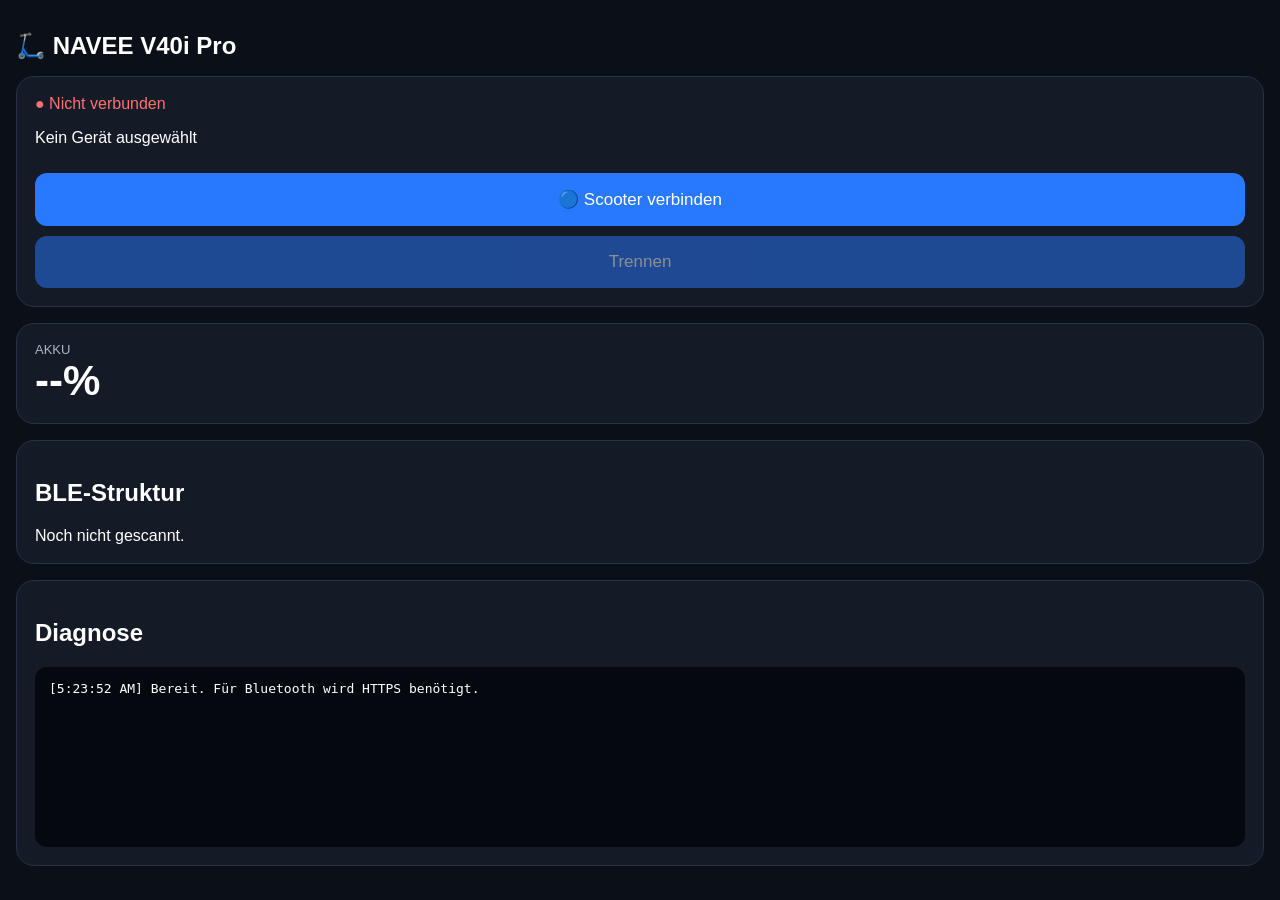
==== index2.html @ fad60200 "Create index2.html" ====
<!DOCTYPE html>
<html lang="de">
<head>
<meta charset="UTF-8">
<meta name="viewport" content="width=device-width, initial-scale=1">

<title>NAVEE V40i Pro – BLE</title>

<style>
* {
  box-sizing: border-box;
}

body {
  margin: 0;
  font-family: Arial, sans-serif;
  background: #0b0f17;
  color: white;
  padding: 16px;
}

h1 {
  font-size: 24px;
}

.card {
  background: #151b26;
  border: 1px solid #263246;
  border-radius: 18px;
  padding: 18px;
  margin-bottom: 16px;
}

button {
  width: 100%;
  padding: 16px;
  margin-top: 10px;
  border: 0;
  border-radius: 12px;
  background: #2979ff;
  color: white;
  font-size: 17px;
}

button:disabled {
  opacity: .5;
}

.green {
  color: #5eea8b;
}

.red {
  color: #ff7070;
}

#log {
  background: #05080e;
  padding: 14px;
  border-radius: 12px;
  min-height: 180px;
  max-height: 400px;
  overflow: auto;
  white-space: pre-wrap;
  font-family: monospace;
  font-size: 13px;
}

.service {
  background: #0d131e;
  border-radius: 12px;
  padding: 12px;
  margin-top: 10px;
  word-break: break-all;
}

.small {
  color: #aab5c5;
  font-size: 13px;
}

#battery {
  font-size: 42px;
  font-weight: bold;
}
</style>
</head>

<body>

<h1>🛴 NAVEE V40i Pro</h1>

<div class="card">
  <div id="status" class="red">● Nicht verbunden</div>
  <p id="deviceName">Kein Gerät ausgewählt</p>

  <button id="connect">🔵 Scooter verbinden</button>
  <button id="disconnect" disabled>Trennen</button>
</div>

<div class="card">
  <div class="small">AKKU</div>
  <div id="battery">--%</div>
</div>

<div class="card">
  <h2>BLE-Struktur</h2>
  <div id="services">
    Noch nicht gescannt.
  </div>
</div>

<div class="card">
  <h2>Diagnose</h2>
  <div id="log"></div>
</div>

<script>

let device = null;
let server = null;

const connectBtn = document.getElementById("connect");
const disconnectBtn = document.getElementById("disconnect");
const status = document.getElementById("status");
const deviceName = document.getElementById("deviceName");
const battery = document.getElementById("battery");
const servicesDiv = document.getElementById("services");
const logDiv = document.getElementById("log");


function log(text) {
  const time = new Date().toLocaleTimeString();

  logDiv.textContent +=
    `[${time}] ${text}\n`;

  logDiv.scrollTop = logDiv.scrollHeight;
}


connectBtn.onclick = async () => {

  try {

    if (!navigator.bluetooth) {
      alert("Web Bluetooth wird nicht unterstützt.");
      return;
    }

    log("Bluetooth-Geräteauswahl wird geöffnet...");

    device = await navigator.bluetooth.requestDevice({
      acceptAllDevices: true,

      optionalServices: [
        "battery_service",
        "generic_access",
        "generic_attribute",
        "device_information"
      ]
    });

    deviceName.textContent =
      device.name || "Unbekanntes Gerät";

    log(
      "Gerät gewählt: " +
      (device.name || "Unbekannt")
    );

    device.addEventListener(
      "gattserverdisconnected",
      disconnected
    );

    log("Verbinde...");

    server = await device.gatt.connect();

    status.textContent = "● Verbunden";
    status.className = "green";

    connectBtn.disabled = true;
    disconnectBtn.disabled = false;

    log("GATT verbunden.");

    await readBattery();
    await scanServices();

  } catch (error) {

    log("FEHLER: " + error.message);

  }

};


async function readBattery() {

  try {

    const service =
      await server.getPrimaryService(
        "battery_service"
      );

    const characteristic =
      await service.getCharacteristic(
        "battery_level"
      );

    const value =
      await characteristic.readValue();

    const percent =
      value.getUint8(0);

    battery.textContent =
      percent + "%";

    log(
      "Akku: " +
      percent +
      "%"
    );

  } catch (error) {

    log(
      "Battery Service nicht verfügbar."
    );

  }

}


async function scanServices() {

  try {

    servicesDiv.innerHTML = "";

    log("Scanne zugängliche Services...");

    const services =
      await server.getPrimaryServices();

    log(
      services.length +
      " Service(s) gefunden."
    );

    for (const service of services) {

      const box =
        document.createElement("div");

      box.className = "service";

      box.innerHTML =
        "<b>Service</b><br>" +
        service.uuid;

      try {

        const characteristics =
          await service.getCharacteristics();

        for (
          const characteristic
          of characteristics
        ) {

          const p =
            document.createElement("p");

          p.className = "small";

          p.innerHTML =
            "↳ Characteristic:<br>" +
            characteristic.uuid;

          box.appendChild(p);

        }

      } catch (error) {

        log(
          "Characteristics konnten nicht gelesen werden: " +
          service.uuid
        );

      }

      servicesDiv.appendChild(box);

    }

  } catch (error) {

    log(
      "Scan-Fehler: " +
      error.message
    );

  }

}


disconnectBtn.onclick = () => {

  if (
    device &&
    device.gatt.connected
  ) {

    device.gatt.disconnect();

  }

};


function disconnected() {

  status.textContent =
    "● Nicht verbunden";

  status.className = "red";

  connectBtn.disabled = false;

  disconnectBtn.disabled = true;

  log("Verbindung getrennt.");

}


log(
  "Bereit. Für Bluetooth wird HTTPS benötigt."
);

</script>

</body>
</html>
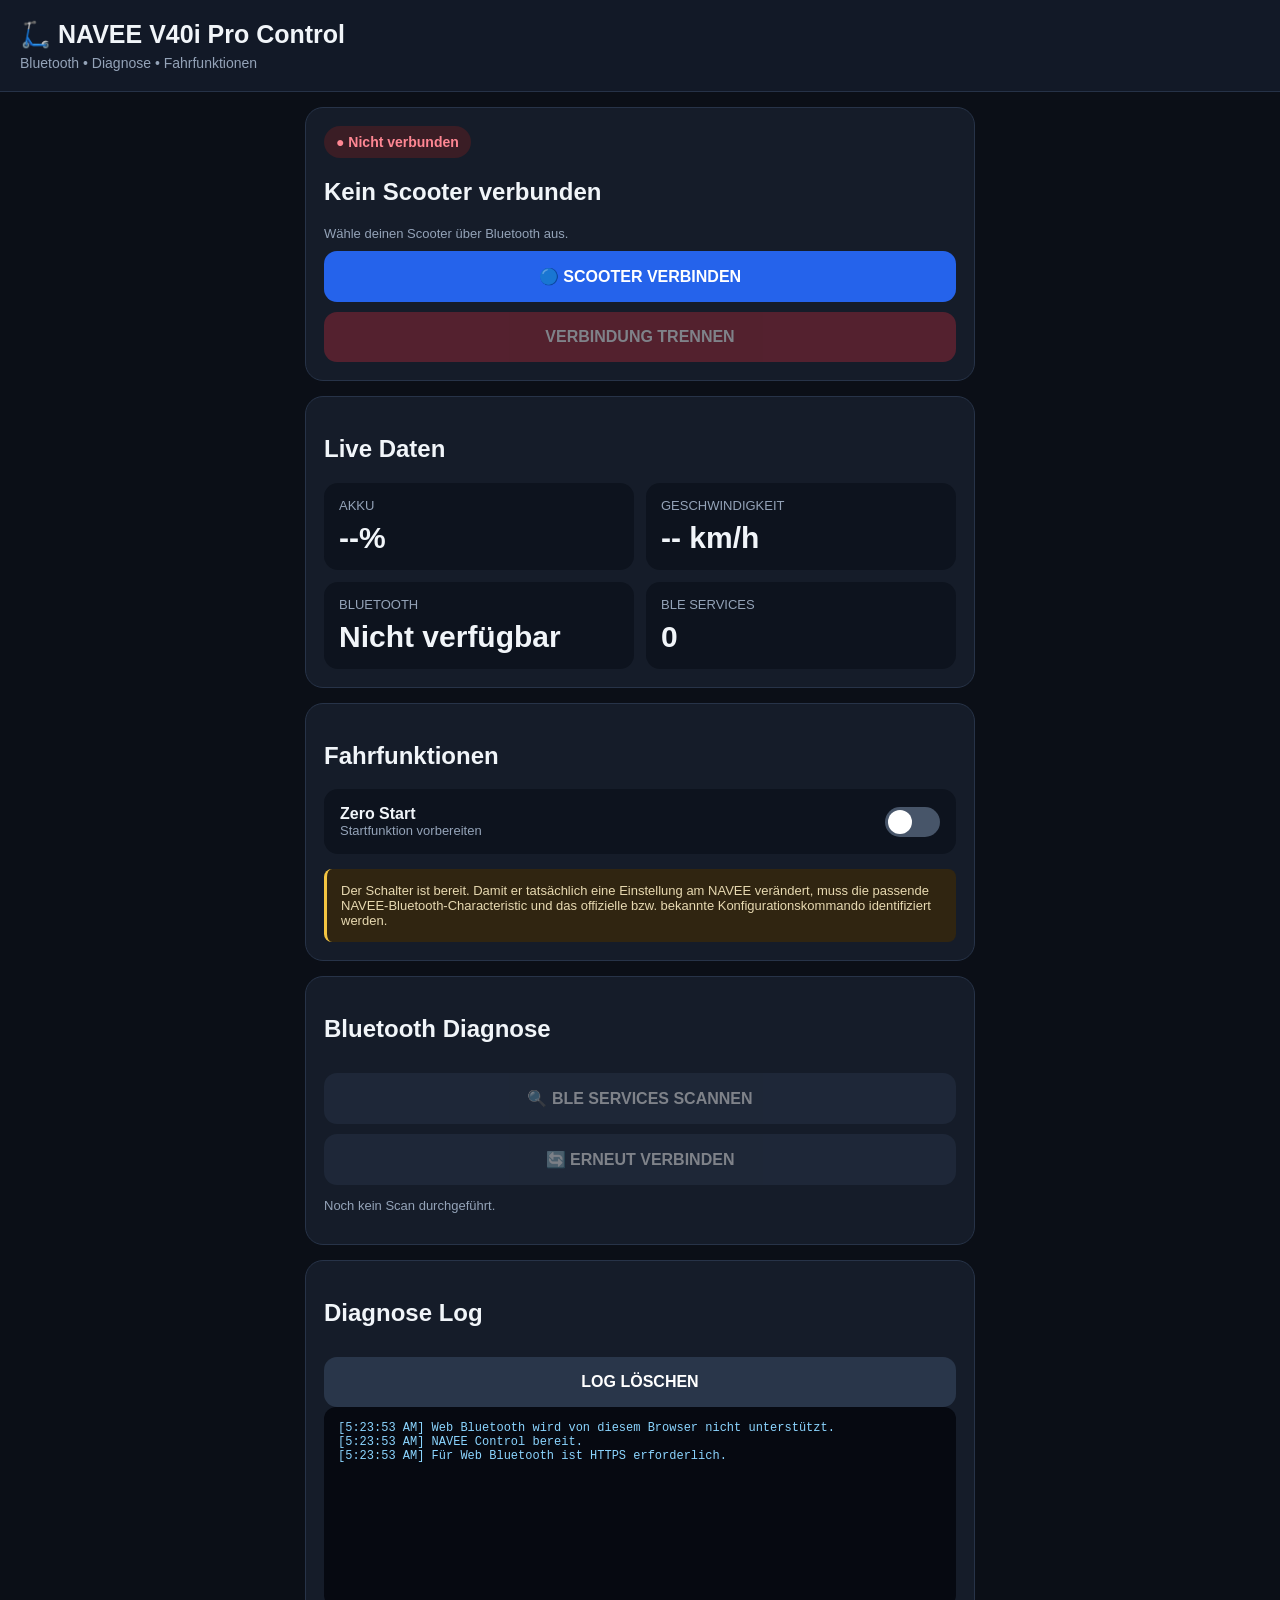
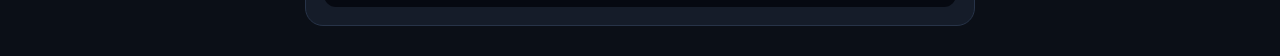
==== commit b71fc847: "Add files via upload" ====
--- a/index2.html
+++ b/index2.html
@@ -2,352 +2,1016 @@
 <html lang="de">
 <head>
 <meta charset="UTF-8">
-<meta name="viewport" content="width=device-width, initial-scale=1">
-
-<title>NAVEE V40i Pro – BLE</title>
+<meta name="viewport"
+      content="width=device-width, initial-scale=1.0">
+
+<title>NAVEE V40i Pro Control</title>
 
 <style>
 * {
   box-sizing: border-box;
+  -webkit-tap-highlight-color: transparent;
 }
 
 body {
   margin: 0;
+  background: #0b0f17;
+  color: #f1f5f9;
   font-family: Arial, sans-serif;
-  background: #0b0f17;
-  color: white;
-  padding: 16px;
+}
+
+header {
+  padding: 20px;
+  background: #121927;
+  border-bottom: 1px solid #263247;
 }
 
 h1 {
-  font-size: 24px;
+  margin: 0;
+  font-size: 25px;
+}
+
+.subtitle {
+  color: #94a3b8;
+  margin-top: 6px;
+  font-size: 14px;
+}
+
+main {
+  max-width: 700px;
+  margin: auto;
+  padding: 15px;
 }
 
 .card {
-  background: #151b26;
-  border: 1px solid #263246;
+  background: #151c29;
+  border: 1px solid #273348;
   border-radius: 18px;
   padding: 18px;
-  margin-bottom: 16px;
+  margin-bottom: 15px;
+}
+
+.status {
+  display: inline-block;
+  padding: 8px 12px;
+  border-radius: 30px;
+  font-size: 14px;
+  font-weight: bold;
+}
+
+.offline {
+  background: #3a1d25;
+  color: #ff8793;
+}
+
+.connecting {
+  background: #3b3215;
+  color: #ffd35c;
+}
+
+.online {
+  background: #153b2a;
+  color: #62e99b;
 }
 
 button {
   width: 100%;
+  border: none;
+  border-radius: 13px;
   padding: 16px;
   margin-top: 10px;
-  border: 0;
+  font-size: 16px;
+  font-weight: bold;
+  color: white;
+  background: #2563eb;
+  cursor: pointer;
+}
+
+button:disabled {
+  opacity: 0.45;
+}
+
+.danger {
+  background: #9f2935;
+}
+
+.dark {
+  background: #29364a;
+}
+
+.grid {
+  display: grid;
+  grid-template-columns: 1fr 1fr;
+  gap: 12px;
+}
+
+.value-card {
+  background: #0d131e;
+  border-radius: 14px;
+  padding: 15px;
+}
+
+.label {
+  color: #94a3b8;
+  font-size: 13px;
+}
+
+.value {
+  font-size: 30px;
+  font-weight: bold;
+  margin-top: 8px;
+}
+
+.switch-row {
+  display: flex;
+  justify-content: space-between;
+  align-items: center;
+  background: #0d131e;
+  padding: 16px;
+  border-radius: 14px;
+}
+
+.switch {
+  position: relative;
+  width: 55px;
+  height: 30px;
+}
+
+.switch input {
+  display: none;
+}
+
+.slider {
+  position: absolute;
+  inset: 0;
+  background: #475569;
+  border-radius: 30px;
+  transition: 0.3s;
+}
+
+.slider:before {
+  content: "";
+  position: absolute;
+  width: 24px;
+  height: 24px;
+  left: 3px;
+  top: 3px;
+  background: white;
+  border-radius: 50%;
+  transition: 0.3s;
+}
+
+input:checked + .slider {
+  background: #2563eb;
+}
+
+input:checked + .slider:before {
+  transform: translateX(25px);
+}
+
+#services {
+  max-height: 350px;
+  overflow: auto;
+}
+
+.service {
+  background: #0d131e;
   border-radius: 12px;
-  background: #2979ff;
-  color: white;
-  font-size: 17px;
-}
-
-button:disabled {
-  opacity: .5;
-}
-
-.green {
-  color: #5eea8b;
-}
-
-.red {
-  color: #ff7070;
+  padding: 14px;
+  margin-top: 10px;
+  word-break: break-all;
+}
+
+.characteristic {
+  color: #aab7c9;
+  font-size: 13px;
+  margin-top: 10px;
+  padding: 10px;
+  background: #131c2a;
+  border-radius: 8px;
 }
 
 #log {
-  background: #05080e;
+  background: #060911;
+  border-radius: 12px;
   padding: 14px;
-  border-radius: 12px;
-  min-height: 180px;
+  min-height: 200px;
   max-height: 400px;
   overflow: auto;
   white-space: pre-wrap;
   font-family: monospace;
+  font-size: 12px;
+  color: #8bd5ff;
+}
+
+.small {
+  color: #94a3b8;
   font-size: 13px;
 }
 
-.service {
-  background: #0d131e;
-  border-radius: 12px;
-  padding: 12px;
-  margin-top: 10px;
-  word-break: break-all;
-}
-
-.small {
-  color: #aab5c5;
+.warning {
+  background: #302511;
+  border-left: 3px solid #f4c542;
+  padding: 14px;
+  border-radius: 8px;
+  color: #e7d9b1;
   font-size: 13px;
-}
-
-#battery {
-  font-size: 42px;
-  font-weight: bold;
 }
 </style>
 </head>
 
 <body>
 
-<h1>🛴 NAVEE V40i Pro</h1>
+<header>
+  <h1>🛴 NAVEE V40i Pro Control</h1>
+  <div class="subtitle">
+    Bluetooth • Diagnose • Fahrfunktionen
+  </div>
+</header>
+
+<main>
 
 <div class="card">
-  <div id="status" class="red">● Nicht verbunden</div>
-  <p id="deviceName">Kein Gerät ausgewählt</p>
-
-  <button id="connect">🔵 Scooter verbinden</button>
-  <button id="disconnect" disabled>Trennen</button>
+  <div id="status" class="status offline">
+    ● Nicht verbunden
+  </div>
+
+  <h2 id="deviceName">
+    Kein Scooter verbunden
+  </h2>
+
+  <div class="small" id="deviceId">
+    Wähle deinen Scooter über Bluetooth aus.
+  </div>
+
+  <button id="connectBtn">
+    🔵 SCOOTER VERBINDEN
+  </button>
+
+  <button id="disconnectBtn"
+          class="danger"
+          disabled>
+    VERBINDUNG TRENNEN
+  </button>
 </div>
 
+
 <div class="card">
-  <div class="small">AKKU</div>
-  <div id="battery">--%</div>
+
+  <h2>Live Daten</h2>
+
+  <div class="grid">
+
+    <div class="value-card">
+      <div class="label">AKKU</div>
+      <div class="value" id="battery">
+        --%
+      </div>
+    </div>
+
+    <div class="value-card">
+      <div class="label">GESCHWINDIGKEIT</div>
+      <div class="value" id="speed">
+        -- km/h
+      </div>
+    </div>
+
+    <div class="value-card">
+      <div class="label">BLUETOOTH</div>
+      <div class="value" id="bluetoothState">
+        --
+      </div>
+    </div>
+
+    <div class="value-card">
+      <div class="label">BLE SERVICES</div>
+      <div class="value" id="serviceCount">
+        0
+      </div>
+    </div>
+
+  </div>
+
 </div>
 
+
 <div class="card">
-  <h2>BLE-Struktur</h2>
+
+  <h2>Fahrfunktionen</h2>
+
+  <div class="switch-row">
+
+    <div>
+      <strong>Zero Start</strong>
+
+      <div class="small">
+        Startfunktion vorbereiten
+      </div>
+    </div>
+
+    <label class="switch">
+      <input type="checkbox"
+             id="zeroStart">
+      <span class="slider"></span>
+    </label>
+
+  </div>
+
+  <div class="warning" style="margin-top:15px">
+    Der Schalter ist bereit. Damit er tatsächlich
+    eine Einstellung am NAVEE verändert, muss die
+    passende NAVEE-Bluetooth-Characteristic und das
+    offizielle bzw. bekannte Konfigurationskommando
+    identifiziert werden.
+  </div>
+
+</div>
+
+
+<div class="card">
+
+  <h2>Bluetooth Diagnose</h2>
+
+  <button id="scanBtn"
+          class="dark"
+          disabled>
+    🔍 BLE SERVICES SCANNEN
+  </button>
+
+  <button id="reconnectBtn"
+          class="dark"
+          disabled>
+    🔄 ERNEUT VERBINDEN
+  </button>
+
   <div id="services">
-    Noch nicht gescannt.
+    <p class="small">
+      Noch kein Scan durchgeführt.
+    </p>
   </div>
+
 </div>
 
+
 <div class="card">
-  <h2>Diagnose</h2>
+
+  <h2>Diagnose Log</h2>
+
+  <button id="clearLogBtn"
+          class="dark">
+    LOG LÖSCHEN
+  </button>
+
   <div id="log"></div>
+
 </div>
+
+</main>
+
 
 <script>
 
 let device = null;
 let server = null;
 
-const connectBtn = document.getElementById("connect");
-const disconnectBtn = document.getElementById("disconnect");
-const status = document.getElementById("status");
-const deviceName = document.getElementById("deviceName");
-const battery = document.getElementById("battery");
-const servicesDiv = document.getElementById("services");
-const logDiv = document.getElementById("log");
-
-
-function log(text) {
-  const time = new Date().toLocaleTimeString();
+let reconnectAttempts = 0;
+const maxReconnectAttempts = 3;
+
+const connectBtn =
+  document.getElementById("connectBtn");
+
+const disconnectBtn =
+  document.getElementById("disconnectBtn");
+
+const reconnectBtn =
+  document.getElementById("reconnectBtn");
+
+const scanBtn =
+  document.getElementById("scanBtn");
+
+const clearLogBtn =
+  document.getElementById("clearLogBtn");
+
+const zeroStart =
+  document.getElementById("zeroStart");
+
+const status =
+  document.getElementById("status");
+
+const deviceName =
+  document.getElementById("deviceName");
+
+const deviceId =
+  document.getElementById("deviceId");
+
+const battery =
+  document.getElementById("battery");
+
+const speed =
+  document.getElementById("speed");
+
+const bluetoothState =
+  document.getElementById("bluetoothState");
+
+const serviceCount =
+  document.getElementById("serviceCount");
+
+const services =
+  document.getElementById("services");
+
+const logDiv =
+  document.getElementById("log");
+
+
+function log(message) {
+
+  const time =
+    new Date().toLocaleTimeString();
 
   logDiv.textContent +=
-    `[${time}] ${text}\n`;
-
-  logDiv.scrollTop = logDiv.scrollHeight;
-}
-
-
-connectBtn.onclick = async () => {
+    "[" + time + "] " +
+    message + "\n";
+
+  logDiv.scrollTop =
+    logDiv.scrollHeight;
+}
+
+
+function setStatus(
+  text,
+  type
+) {
+
+  status.textContent =
+    "● " + text;
+
+  status.className =
+    "status " + type;
+}
+
+
+async function checkBluetooth() {
+
+  if (!navigator.bluetooth) {
+
+    bluetoothState.textContent =
+      "Nicht verfügbar";
+
+    log(
+      "Web Bluetooth wird von diesem Browser nicht unterstützt."
+    );
+
+    return false;
+  }
 
   try {
 
-    if (!navigator.bluetooth) {
-      alert("Web Bluetooth wird nicht unterstützt.");
+    const available =
+      await navigator.bluetooth.getAvailability();
+
+    bluetoothState.textContent =
+      available ? "Bereit" : "Aus";
+
+    return available;
+
+  } catch {
+
+    bluetoothState.textContent =
+      "Bereit";
+
+    return true;
+  }
+}
+
+
+async function connectScooter() {
+
+  try {
+
+    const available =
+      await checkBluetooth();
+
+    if (!available) {
+      alert(
+        "Bluetooth ist nicht verfügbar."
+      );
       return;
     }
 
-    log("Bluetooth-Geräteauswahl wird geöffnet...");
-
-    device = await navigator.bluetooth.requestDevice({
-      acceptAllDevices: true,
-
-      optionalServices: [
-        "battery_service",
-        "generic_access",
-        "generic_attribute",
-        "device_information"
-      ]
-    });
+    setStatus(
+      "Gerät auswählen...",
+      "connecting"
+    );
+
+    log(
+      "Bluetooth-Auswahl wird geöffnet..."
+    );
+
+    device =
+      await navigator.bluetooth.requestDevice({
+
+        acceptAllDevices: true,
+
+        optionalServices: [
+
+          "battery_service",
+
+          "device_information",
+
+          "generic_access",
+
+          "generic_attribute"
+
+        ]
+
+      });
+
 
     deviceName.textContent =
-      device.name || "Unbekanntes Gerät";
-
-    log(
-      "Gerät gewählt: " +
-      (device.name || "Unbekannt")
-    );
+      device.name ||
+      "Unbekanntes BLE Gerät";
+
+
+    deviceId.textContent =
+      "ID: " + device.id;
+
+
+    log(
+      "Gerät ausgewählt: " +
+      (
+        device.name ||
+        "Unbekannt"
+      )
+    );
+
 
     device.addEventListener(
       "gattserverdisconnected",
-      disconnected
-    );
-
-    log("Verbinde...");
-
-    server = await device.gatt.connect();
-
-    status.textContent = "● Verbunden";
-    status.className = "green";
+      handleDisconnect
+    );
+
+
+    await connectGATT();
+
+  } catch (error) {
+
+    log(
+      "VERBINDUNGSFEHLER: " +
+      error.message
+    );
+
+    setStatus(
+      "Nicht verbunden",
+      "offline"
+    );
+  }
+}
+
+
+async function connectGATT() {
+
+  if (!device) return;
+
+  try {
+
+    setStatus(
+      "Verbinde...",
+      "connecting"
+    );
+
+    log(
+      "GATT Verbindung wird aufgebaut..."
+    );
+
+
+    server =
+      await device.gatt.connect();
+
+
+    setStatus(
+      "Verbunden",
+      "online"
+    );
+
 
     connectBtn.disabled = true;
+
     disconnectBtn.disabled = false;
 
-    log("GATT verbunden.");
+    reconnectBtn.disabled = false;
+
+    scanBtn.disabled = false;
+
+
+    reconnectAttempts = 0;
+
+
+    log(
+      "GATT Verbindung erfolgreich."
+    );
+
 
     await readBattery();
+
     await scanServices();
 
+
   } catch (error) {
 
-    log("FEHLER: " + error.message);
-
-  }
-
-};
+    log(
+      "GATT FEHLER: " +
+      error.message
+    );
+
+    setStatus(
+      "Getrennt",
+      "offline"
+    );
+  }
+}
 
 
 async function readBattery() {
 
+  if (
+    !server ||
+    !server.connected
+  ) return;
+
   try {
 
-    const service =
+    const batteryService =
       await server.getPrimaryService(
         "battery_service"
       );
 
-    const characteristic =
-      await service.getCharacteristic(
+
+    const batteryCharacteristic =
+      await batteryService.getCharacteristic(
         "battery_level"
       );
 
+
     const value =
-      await characteristic.readValue();
+      await batteryCharacteristic.readValue();
+
 
     const percent =
       value.getUint8(0);
 
+
     battery.textContent =
       percent + "%";
 
-    log(
-      "Akku: " +
-      percent +
-      "%"
-    );
+
+    log(
+      "Akku gelesen: " +
+      percent + "%"
+    );
+
 
   } catch (error) {
 
     log(
       "Battery Service nicht verfügbar."
     );
-
-  }
-
+  }
 }
 
 
 async function scanServices() {
 
+  if (
+    !server ||
+    !server.connected
+  ) {
+
+    log(
+      "Scan nicht möglich: keine Verbindung."
+    );
+
+    return;
+  }
+
   try {
 
-    servicesDiv.innerHTML = "";
-
-    log("Scanne zugängliche Services...");
-
-    const services =
+    services.innerHTML = "";
+
+    log(
+      "Scanne zugängliche BLE Services..."
+    );
+
+
+    const allServices =
       await server.getPrimaryServices();
 
-    log(
-      services.length +
+
+    serviceCount.textContent =
+      allServices.length;
+
+
+    log(
+      allServices.length +
       " Service(s) gefunden."
     );
 
-    for (const service of services) {
+
+    for (
+      const service
+      of allServices
+    ) {
 
       const box =
         document.createElement("div");
 
-      box.className = "service";
+
+      box.className =
+        "service";
+
 
       box.innerHTML =
-        "<b>Service</b><br>" +
+        "<strong>Service</strong><br>" +
         service.uuid;
+
 
       try {
 
         const characteristics =
           await service.getCharacteristics();
+
 
         for (
           const characteristic
           of characteristics
         ) {
 
-          const p =
-            document.createElement("p");
-
-          p.className = "small";
-
-          p.innerHTML =
-            "↳ Characteristic:<br>" +
-            characteristic.uuid;
-
-          box.appendChild(p);
-
+          const charBox =
+            document.createElement("div");
+
+
+          charBox.className =
+            "characteristic";
+
+
+          const properties = [];
+
+
+          if (
+            characteristic.properties.read
+          ) {
+            properties.push("READ");
+          }
+
+
+          if (
+            characteristic.properties.write
+          ) {
+            properties.push("WRITE");
+          }
+
+
+          if (
+            characteristic.properties.writeWithoutResponse
+          ) {
+            properties.push(
+              "WRITE_NO_RESPONSE"
+            );
+          }
+
+
+          if (
+            characteristic.properties.notify
+          ) {
+            properties.push("NOTIFY");
+          }
+
+
+          charBox.innerHTML =
+            "<strong>Characteristic</strong><br>" +
+            characteristic.uuid +
+            "<br><br>" +
+            properties.join(", ");
+
+
+          box.appendChild(
+            charBox
+          );
+
+
+          log(
+            "Characteristic: " +
+            characteristic.uuid
+          );
         }
 
       } catch (error) {
 
         log(
-          "Characteristics konnten nicht gelesen werden: " +
+          "Characteristics nicht lesbar: " +
           service.uuid
         );
-
       }
 
-      servicesDiv.appendChild(box);
-
+
+      services.appendChild(box);
     }
 
   } catch (error) {
 
     log(
-      "Scan-Fehler: " +
+      "SCAN FEHLER: " +
       error.message
     );
-
-  }
-
-}
-
-
-disconnectBtn.onclick = () => {
+  }
+}
+
+
+function handleDisconnect() {
+
+  log(
+    "Scooter hat Bluetooth-Verbindung getrennt."
+  );
+
+
+  setStatus(
+    "Getrennt",
+    "offline"
+  );
+
+
+  connectBtn.disabled = false;
+
+  disconnectBtn.disabled = true;
+
+
+  speed.textContent =
+    "-- km/h";
+
+
+  if (
+    reconnectAttempts <
+    maxReconnectAttempts
+  ) {
+
+    reconnectAttempts++;
+
+
+    log(
+      "Automatischer Wiederverbindungsversuch " +
+      reconnectAttempts +
+      "/" +
+      maxReconnectAttempts
+    );
+
+
+    setTimeout(
+      reconnect,
+      1500
+    );
+  }
+}
+
+
+async function reconnect() {
+
+  if (!device) return;
+
+  try {
+
+    if (
+      !device.gatt.connected
+    ) {
+
+      log(
+        "Versuche erneut zu verbinden..."
+      );
+
+
+      server =
+        await device.gatt.connect();
+
+
+      setStatus(
+        "Verbunden",
+        "online"
+      );
+
+
+      connectBtn.disabled = true;
+
+      disconnectBtn.disabled = false;
+
+      log(
+        "Wiederverbindung erfolgreich."
+      );
+
+
+      await readBattery();
+
+    }
+
+  } catch (error) {
+
+    log(
+      "Wiederverbindung fehlgeschlagen: " +
+      error.message
+    );
+  }
+}
+
+
+function disconnectScooter() {
+
+  reconnectAttempts =
+    maxReconnectAttempts;
+
 
   if (
     device &&
     device.gatt.connected
   ) {
 
+    log(
+      "Verbindung wird getrennt..."
+    );
+
+
     device.gatt.disconnect();
-
-  }
-
-};
-
-
-function disconnected() {
-
-  status.textContent =
-    "● Nicht verbunden";
-
-  status.className = "red";
-
-  connectBtn.disabled = false;
-
-  disconnectBtn.disabled = true;
-
-  log("Verbindung getrennt.");
-
-}
+  }
+}
+
+
+zeroStart.addEventListener(
+  "change",
+  () => {
+
+    if (zeroStart.checked) {
+
+      log(
+        "Zero Start aktiviert."
+      );
+
+
+      log(
+        "Warte auf NAVEE-Konfigurationsprotokoll."
+      );
+
+    } else {
+
+      log(
+        "Zero Start deaktiviert."
+      );
+    }
+
+  }
+);
+
+
+connectBtn.addEventListener(
+  "click",
+  connectScooter
+);
+
+
+disconnectBtn.addEventListener(
+  "click",
+  disconnectScooter
+);
+
+
+reconnectBtn.addEventListener(
+  "click",
+  reconnect
+);
+
+
+scanBtn.addEventListener(
+  "click",
+  scanServices
+);
+
+
+clearLogBtn.addEventListener(
+  "click",
+  () => {
+    logDiv.textContent = "";
+  }
+);
+
+
+checkBluetooth();
 
 
 log(
-  "Bereit. Für Bluetooth wird HTTPS benötigt."
+  "NAVEE Control bereit."
 );
 
+
+log(
+  "Für Web Bluetooth ist HTTPS erforderlich."
+);
+
 </script>
 
 </body>
-</html>
+</html>
